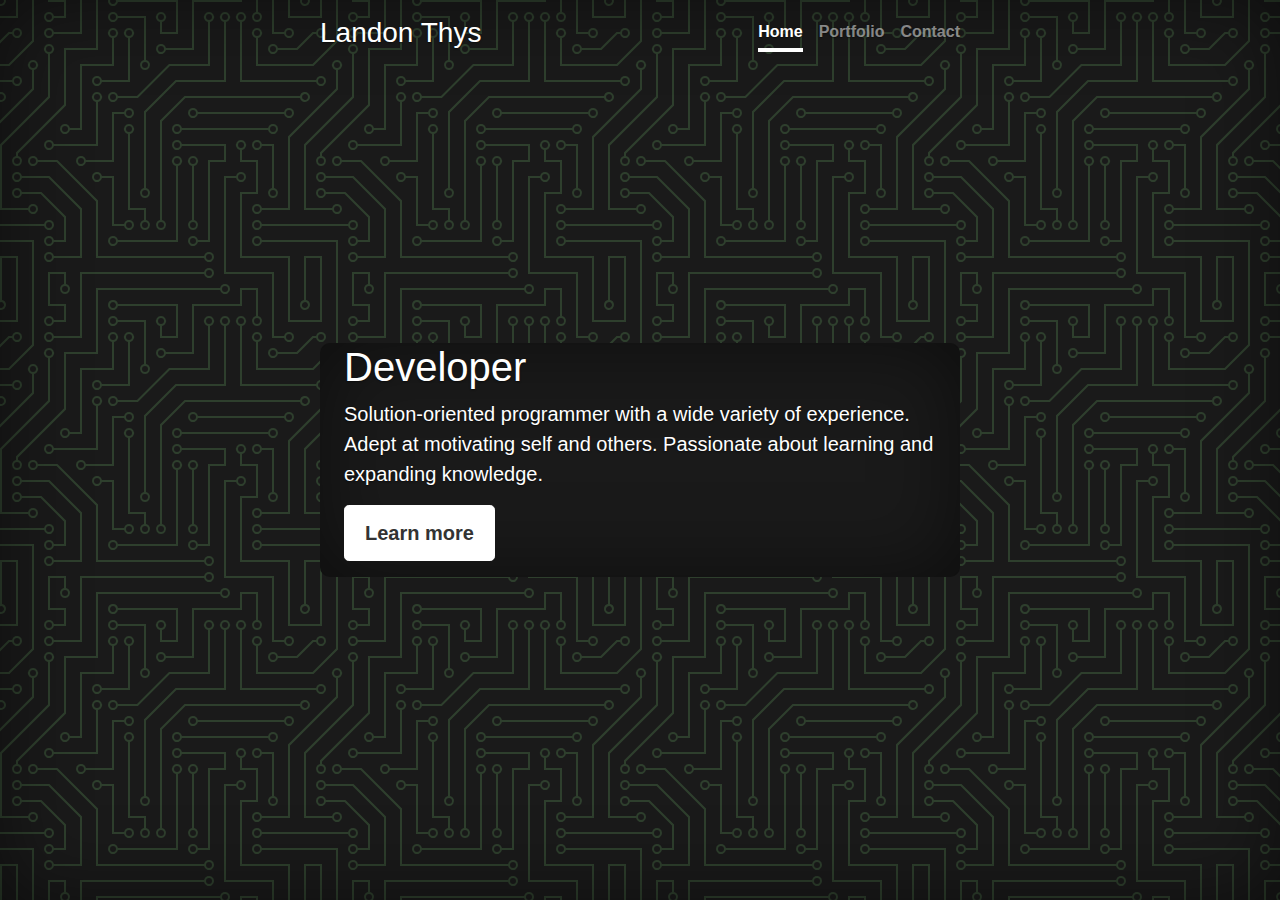
==== src/index.html @ d2857c2f "Added cover page" ====
<!DOCTYPE html>
<html lang="en">
    <head>
        <title>Landon Thys</title>
        <meta name="viewport" content="width=device-width, initial-scale=1">
        <link rel="stylesheet" href="https://stackpath.bootstrapcdn.com/bootstrap/4.4.1/css/bootstrap.min.css" integrity="sha384-Vkoo8x4CGsO3+Hhxv8T/Q5PaXtkKtu6ug5TOeNV6gBiFeWPGFN9MuhOf23Q9Ifjh" crossorigin="anonymous">
        <link href="" rel="stylesheet">
        <script src="https://ajax.googleapis.com/ajax/libs/jquery/3.5.1/jquery.min.js"></script>
        <script src="https://maxcdn.bootstrapcdn.com/bootstrap/4.4.1/js/bootstrap.min.js"></script>
        <link href="https://fonts.googleapis.com/css2?family=Libre+Franklin:ital,wght@0,400;1,100&display=swap" rel="stylesheet">
        <link href="styles.css" rel="stylesheet">
        

        <style>
            .bd-placeholder-img {
              font-size: 1.125rem;
              text-anchor: middle;
              -webkit-user-select: none;
              -moz-user-select: none;
              -ms-user-select: none;
              user-select: none;
            }
      
            @media (min-width: 768px) {
              .bd-placeholder-img-lg {
                font-size: 3.5rem;
              }
            }
          </style>
    </head>
    <body class="d-flex flex-column shrink-0">
        
        <div class="cover-container d-flex w-100 h-100 p-3 mx-auto flex-column">
            <header class="masthead mb-auto">
              <div class="inner">
                <h3 class="masthead-brand">Landon Thys</h3>
                <nav class="nav nav-masthead justify-content-center">
                  <a class="nav-link active" href="#">Home</a>
                  <a class="nav-link" href="#">Portfolio</a>
                  <a class="nav-link" href="#">Contact</a>
                </nav>
              </div>
            </header>
          
            <main role="main" class="inner cover">
              <h1 class="cover-heading">Developer</h1>
              <p class="lead">Solution-oriented programmer with a wide variety of experience. Adept at motivating self and others. Passionate about learning and expanding knowledge.</p>
              <p class="lead">
                <a href="#" class="btn btn-lg btn-secondary">Learn more</a>
              </p>
            </main>
          
            <footer class="mastfoot mt-auto">
              <div class="inner">
                <p> </p>
              </div>
            </footer>
        </div>
    </body>
</html>
---- src/styles.css ----
/*
 * Globals
 */

/* Links */
a,
a:focus,
a:hover {
  color: #fff;
}

/* Custom default button */
.btn-secondary,
.btn-secondary:hover,
.btn-secondary:focus {
  color: #333;
  text-shadow: none; /* Prevent inheritance from `body` */
  background-color: #fff;
  border: .05rem solid #fff;
}

/*
* Background SVG
*/



/*
 * Base structure
 */

html,
body {
  height: 100%;
  /*background-color: #333;
  */
  background-color: #1a1a1a;
  background-image: url("data:image/svg+xml,%3Csvg xmlns='http://www.w3.org/2000/svg' viewBox='0 0 304 304' width='304' height='304'%3E%3Cpath fill='%236fba6e' fill-opacity='0.23' d='M44.1 224a5 5 0 1 1 0 2H0v-2h44.1zm160 48a5 5 0 1 1 0 2H82v-2h122.1zm57.8-46a5 5 0 1 1 0-2H304v2h-42.1zm0 16a5 5 0 1 1 0-2H304v2h-42.1zm6.2-114a5 5 0 1 1 0 2h-86.2a5 5 0 1 1 0-2h86.2zm-256-48a5 5 0 1 1 0 2H0v-2h12.1zm185.8 34a5 5 0 1 1 0-2h86.2a5 5 0 1 1 0 2h-86.2zM258 12.1a5 5 0 1 1-2 0V0h2v12.1zm-64 208a5 5 0 1 1-2 0v-54.2a5 5 0 1 1 2 0v54.2zm48-198.2V80h62v2h-64V21.9a5 5 0 1 1 2 0zm16 16V64h46v2h-48V37.9a5 5 0 1 1 2 0zm-128 96V208h16v12.1a5 5 0 1 1-2 0V210h-16v-76.1a5 5 0 1 1 2 0zm-5.9-21.9a5 5 0 1 1 0 2H114v48H85.9a5 5 0 1 1 0-2H112v-48h12.1zm-6.2 130a5 5 0 1 1 0-2H176v-74.1a5 5 0 1 1 2 0V242h-60.1zm-16-64a5 5 0 1 1 0-2H114v48h10.1a5 5 0 1 1 0 2H112v-48h-10.1zM66 284.1a5 5 0 1 1-2 0V274H50v30h-2v-32h18v12.1zM236.1 176a5 5 0 1 1 0 2H226v94h48v32h-2v-30h-48v-98h12.1zm25.8-30a5 5 0 1 1 0-2H274v44.1a5 5 0 1 1-2 0V146h-10.1zm-64 96a5 5 0 1 1 0-2H208v-80h16v-14h-42.1a5 5 0 1 1 0-2H226v18h-16v80h-12.1zm86.2-210a5 5 0 1 1 0 2H272V0h2v32h10.1zM98 101.9V146H53.9a5 5 0 1 1 0-2H96v-42.1a5 5 0 1 1 2 0zM53.9 34a5 5 0 1 1 0-2H80V0h2v34H53.9zm60.1 3.9V66H82v64H69.9a5 5 0 1 1 0-2H80V64h32V37.9a5 5 0 1 1 2 0zM101.9 82a5 5 0 1 1 0-2H128V37.9a5 5 0 1 1 2 0V82h-28.1zm16-64a5 5 0 1 1 0-2H146v44.1a5 5 0 1 1-2 0V18h-26.1zm102.2 270a5 5 0 1 1 0 2H98v14h-2v-16h124.1zM242 149.9V160h16v34h-16v62h48v48h-2v-46h-48v-66h16v-30h-16v-12.1a5 5 0 1 1 2 0zM53.9 18a5 5 0 1 1 0-2H64V2H48V0h18v18H53.9zm112 32a5 5 0 1 1 0-2H192V0h50v2h-48v48h-28.1zm-48-48a5 5 0 0 1-9.8-2h2.07a3 3 0 1 0 5.66 0H178v34h-18V21.9a5 5 0 1 1 2 0V32h14V2h-58.1zm0 96a5 5 0 1 1 0-2H137l32-32h39V21.9a5 5 0 1 1 2 0V66h-40.17l-32 32H117.9zm28.1 90.1a5 5 0 1 1-2 0v-76.51L175.59 80H224V21.9a5 5 0 1 1 2 0V82h-49.59L146 112.41v75.69zm16 32a5 5 0 1 1-2 0v-99.51L184.59 96H300.1a5 5 0 0 1 3.9-3.9v2.07a3 3 0 0 0 0 5.66v2.07a5 5 0 0 1-3.9-3.9H185.41L162 121.41v98.69zm-144-64a5 5 0 1 1-2 0v-3.51l48-48V48h32V0h2v50H66v55.41l-48 48v2.69zM50 53.9v43.51l-48 48V208h26.1a5 5 0 1 1 0 2H0v-65.41l48-48V53.9a5 5 0 1 1 2 0zm-16 16V89.41l-34 34v-2.82l32-32V69.9a5 5 0 1 1 2 0zM12.1 32a5 5 0 1 1 0 2H9.41L0 43.41V40.6L8.59 32h3.51zm265.8 18a5 5 0 1 1 0-2h18.69l7.41-7.41v2.82L297.41 50H277.9zm-16 160a5 5 0 1 1 0-2H288v-71.41l16-16v2.82l-14 14V210h-28.1zm-208 32a5 5 0 1 1 0-2H64v-22.59L40.59 194H21.9a5 5 0 1 1 0-2H41.41L66 216.59V242H53.9zm150.2 14a5 5 0 1 1 0 2H96v-56.6L56.6 162H37.9a5 5 0 1 1 0-2h19.5L98 200.6V256h106.1zm-150.2 2a5 5 0 1 1 0-2H80v-46.59L48.59 178H21.9a5 5 0 1 1 0-2H49.41L82 208.59V258H53.9zM34 39.8v1.61L9.41 66H0v-2h8.59L32 40.59V0h2v39.8zM2 300.1a5 5 0 0 1 3.9 3.9H3.83A3 3 0 0 0 0 302.17V256h18v48h-2v-46H2v42.1zM34 241v63h-2v-62H0v-2h34v1zM17 18H0v-2h16V0h2v18h-1zm273-2h14v2h-16V0h2v16zm-32 273v15h-2v-14h-14v14h-2v-16h18v1zM0 92.1A5.02 5.02 0 0 1 6 97a5 5 0 0 1-6 4.9v-2.07a3 3 0 1 0 0-5.66V92.1zM80 272h2v32h-2v-32zm37.9 32h-2.07a3 3 0 0 0-5.66 0h-2.07a5 5 0 0 1 9.8 0zM5.9 0A5.02 5.02 0 0 1 0 5.9V3.83A3 3 0 0 0 3.83 0H5.9zm294.2 0h2.07A3 3 0 0 0 304 3.83V5.9a5 5 0 0 1-3.9-5.9zm3.9 300.1v2.07a3 3 0 0 0-1.83 1.83h-2.07a5 5 0 0 1 3.9-3.9zM97 100a3 3 0 1 0 0-6 3 3 0 0 0 0 6zm0-16a3 3 0 1 0 0-6 3 3 0 0 0 0 6zm16 16a3 3 0 1 0 0-6 3 3 0 0 0 0 6zm16 16a3 3 0 1 0 0-6 3 3 0 0 0 0 6zm0 16a3 3 0 1 0 0-6 3 3 0 0 0 0 6zm-48 32a3 3 0 1 0 0-6 3 3 0 0 0 0 6zm16 16a3 3 0 1 0 0-6 3 3 0 0 0 0 6zm32 48a3 3 0 1 0 0-6 3 3 0 0 0 0 6zm-16 16a3 3 0 1 0 0-6 3 3 0 0 0 0 6zm32-16a3 3 0 1 0 0-6 3 3 0 0 0 0 6zm0-32a3 3 0 1 0 0-6 3 3 0 0 0 0 6zm16 32a3 3 0 1 0 0-6 3 3 0 0 0 0 6zm32 16a3 3 0 1 0 0-6 3 3 0 0 0 0 6zm0-16a3 3 0 1 0 0-6 3 3 0 0 0 0 6zm-16-64a3 3 0 1 0 0-6 3 3 0 0 0 0 6zm16 0a3 3 0 1 0 0-6 3 3 0 0 0 0 6zm16 96a3 3 0 1 0 0-6 3 3 0 0 0 0 6zm0 16a3 3 0 1 0 0-6 3 3 0 0 0 0 6zm16 16a3 3 0 1 0 0-6 3 3 0 0 0 0 6zm16-144a3 3 0 1 0 0-6 3 3 0 0 0 0 6zm0 32a3 3 0 1 0 0-6 3 3 0 0 0 0 6zm16-32a3 3 0 1 0 0-6 3 3 0 0 0 0 6zm16-16a3 3 0 1 0 0-6 3 3 0 0 0 0 6zm-96 0a3 3 0 1 0 0-6 3 3 0 0 0 0 6zm0 16a3 3 0 1 0 0-6 3 3 0 0 0 0 6zm16-32a3 3 0 1 0 0-6 3 3 0 0 0 0 6zm96 0a3 3 0 1 0 0-6 3 3 0 0 0 0 6zm-16-64a3 3 0 1 0 0-6 3 3 0 0 0 0 6zm16-16a3 3 0 1 0 0-6 3 3 0 0 0 0 6zm-32 0a3 3 0 1 0 0-6 3 3 0 0 0 0 6zm0-16a3 3 0 1 0 0-6 3 3 0 0 0 0 6zm-16 0a3 3 0 1 0 0-6 3 3 0 0 0 0 6zm-16 0a3 3 0 1 0 0-6 3 3 0 0 0 0 6zm-16 0a3 3 0 1 0 0-6 3 3 0 0 0 0 6zM49 36a3 3 0 1 0 0-6 3 3 0 0 0 0 6zm-32 0a3 3 0 1 0 0-6 3 3 0 0 0 0 6zm32 16a3 3 0 1 0 0-6 3 3 0 0 0 0 6zM33 68a3 3 0 1 0 0-6 3 3 0 0 0 0 6zm16-48a3 3 0 1 0 0-6 3 3 0 0 0 0 6zm0 240a3 3 0 1 0 0-6 3 3 0 0 0 0 6zm16 32a3 3 0 1 0 0-6 3 3 0 0 0 0 6zm-16-64a3 3 0 1 0 0-6 3 3 0 0 0 0 6zm0 16a3 3 0 1 0 0-6 3 3 0 0 0 0 6zm-16-32a3 3 0 1 0 0-6 3 3 0 0 0 0 6zm80-176a3 3 0 1 0 0-6 3 3 0 0 0 0 6zm16 0a3 3 0 1 0 0-6 3 3 0 0 0 0 6zm-16-16a3 3 0 1 0 0-6 3 3 0 0 0 0 6zm32 48a3 3 0 1 0 0-6 3 3 0 0 0 0 6zm16-16a3 3 0 1 0 0-6 3 3 0 0 0 0 6zm0-32a3 3 0 1 0 0-6 3 3 0 0 0 0 6zm112 176a3 3 0 1 0 0-6 3 3 0 0 0 0 6zm-16 16a3 3 0 1 0 0-6 3 3 0 0 0 0 6zm0 16a3 3 0 1 0 0-6 3 3 0 0 0 0 6zm0 16a3 3 0 1 0 0-6 3 3 0 0 0 0 6zM17 180a3 3 0 1 0 0-6 3 3 0 0 0 0 6zm0 16a3 3 0 1 0 0-6 3 3 0 0 0 0 6zm0-32a3 3 0 1 0 0-6 3 3 0 0 0 0 6zm16 0a3 3 0 1 0 0-6 3 3 0 0 0 0 6zM17 84a3 3 0 1 0 0-6 3 3 0 0 0 0 6zm32 64a3 3 0 1 0 0-6 3 3 0 0 0 0 6zm16-16a3 3 0 1 0 0-6 3 3 0 0 0 0 6z'%3E%3C/path%3E%3C/svg%3E");
}

body {
  display: -ms-flexbox;
  display: flex;
  color: #fff;
  text-shadow: 0 .05rem .1rem rgba(0, 0, 0, .5);
  box-shadow: inset 0 0 5rem rgba(0, 0, 0, .5);
}

.cover-container {
  max-width: 42em;
}


/*
 * Header
 */
.masthead {
  margin-bottom: 2rem;
}

.masthead-brand {
  margin-bottom: 0;
}

.nav-masthead .nav-link {
  padding: .25rem 0;
  font-weight: 700;
  color: rgba(255, 255, 255, .5);
  background-color: transparent;
  border-bottom: .25rem solid transparent;
}

.nav-masthead .nav-link:hover,
.nav-masthead .nav-link:focus {
  border-bottom-color: rgba(255, 255, 255, .25);
}

.nav-masthead .nav-link + .nav-link {
  margin-left: 1rem;
}

.nav-masthead .active {
  color: #fff;
  border-bottom-color: #fff;
}

@media (min-width: 48em) {
  .masthead-brand {
    float: left;
  }
  .nav-masthead {
    float: right;
  }
}


/*
 * Cover
 */
.cover {
  padding: 0 1.5rem;
  background-color: #1a1a1a;
  border-radius: 10px;
  box-shadow: inset 0 0 5rem rgba(0, 0, 0, .5);
  
}
.cover .btn-lg {
  padding: .75rem 1.25rem;
  font-weight: 700;
}


/*
 * Footer
 */
.mastfoot {
  color: rgba(255, 255, 255, .5);
}
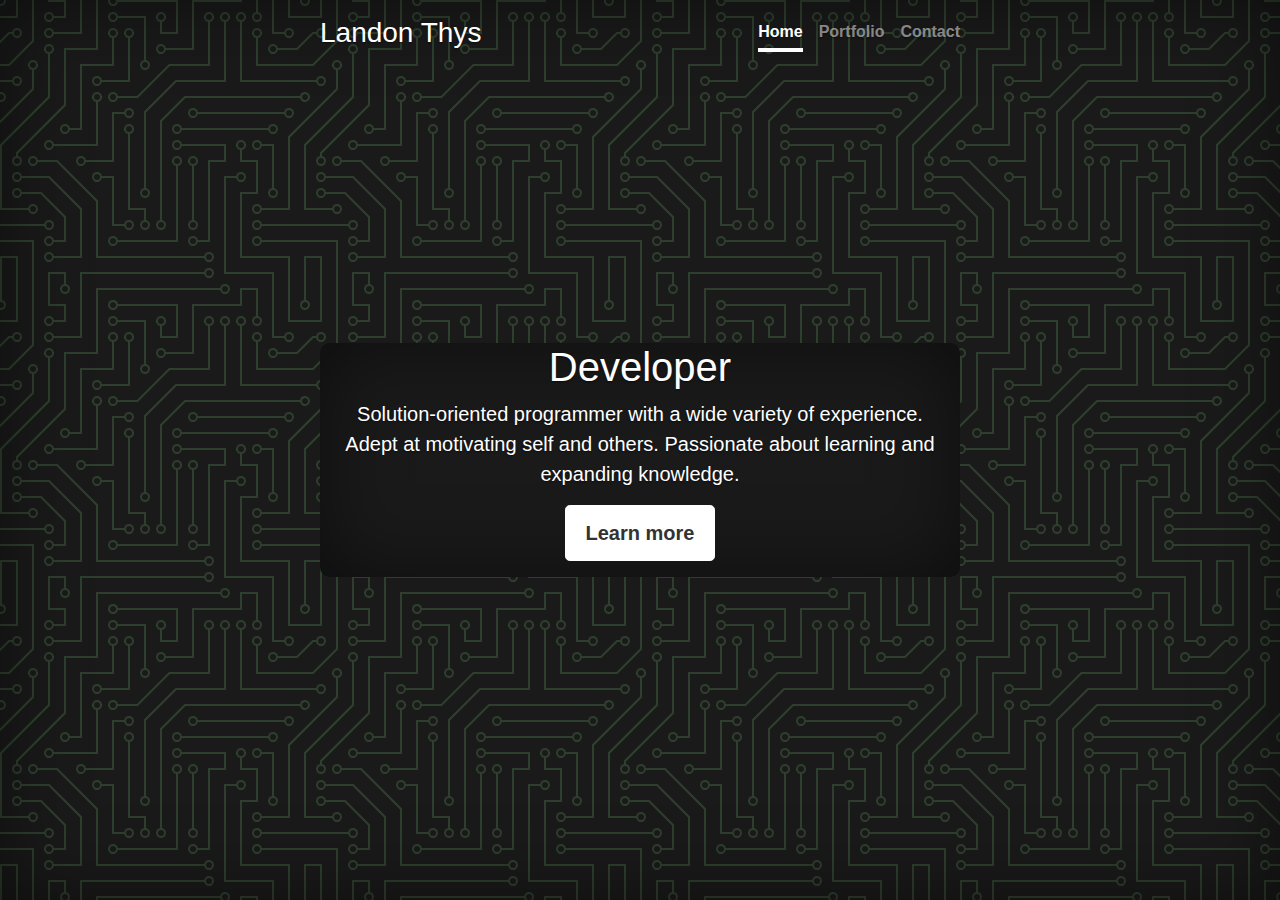
==== commit c42a9c8c: "centered text" ====
--- a/src/index.html
+++ b/src/index.html
@@ -42,7 +42,7 @@
               </div>
             </header>
           
-            <main role="main" class="inner cover">
+            <main role="main" class="inner cover text-center">
               <h1 class="cover-heading">Developer</h1>
               <p class="lead">Solution-oriented programmer with a wide variety of experience. Adept at motivating self and others. Passionate about learning and expanding knowledge.</p>
               <p class="lead">
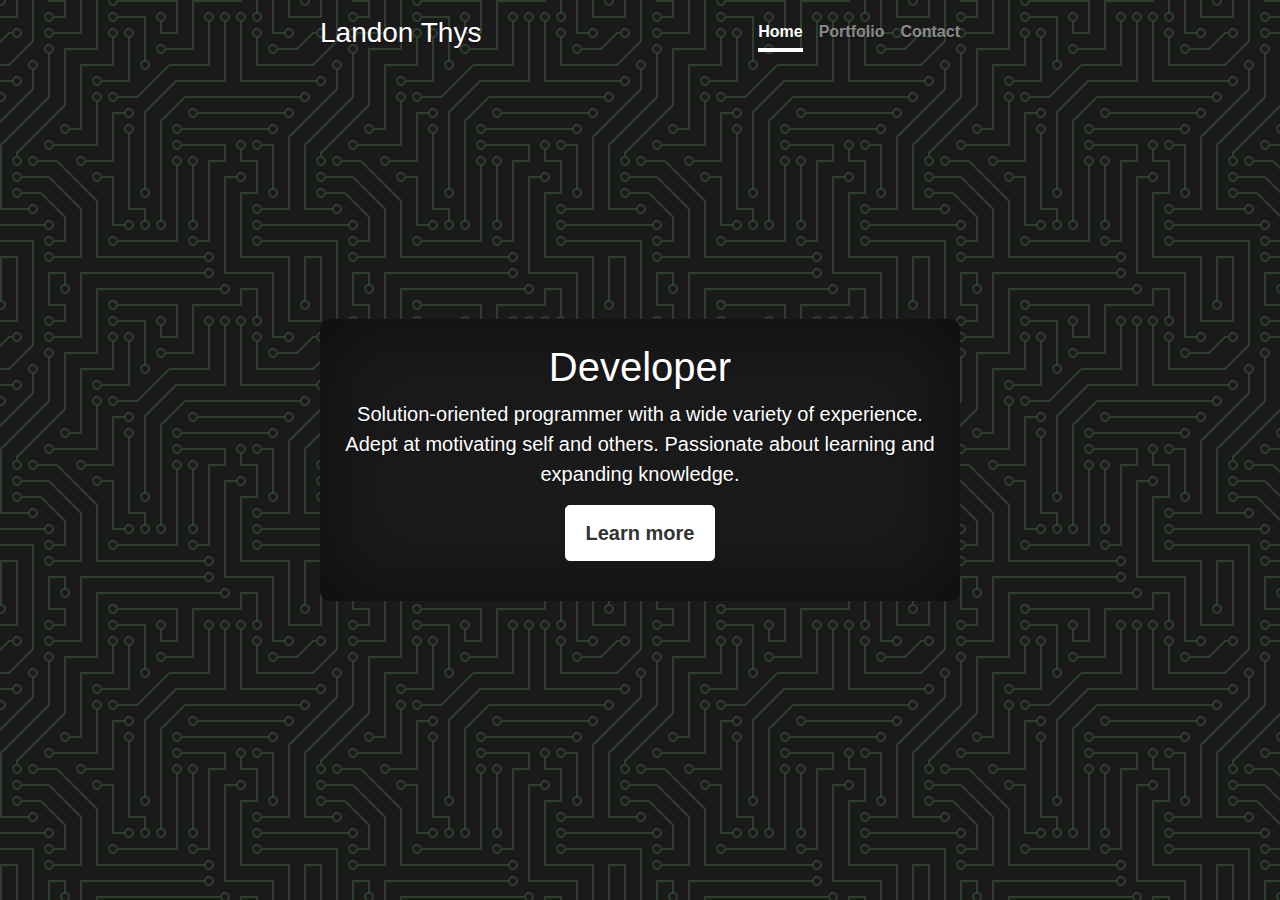
==== commit 0a70ec5e: "Added content to contact and portfolio pages" ====
--- a/src/index.html
+++ b/src/index.html
@@ -7,8 +7,10 @@
         <link href="" rel="stylesheet">
         <script src="https://ajax.googleapis.com/ajax/libs/jquery/3.5.1/jquery.min.js"></script>
         <script src="https://maxcdn.bootstrapcdn.com/bootstrap/4.4.1/js/bootstrap.min.js"></script>
+        <script src="main.js"></script>
         <link href="https://fonts.googleapis.com/css2?family=Libre+Franklin:ital,wght@0,400;1,100&display=swap" rel="stylesheet">
         <link href="styles.css" rel="stylesheet">
+        <link href="formStyles.css" rel="stylesheet">
         
 
         <style>
@@ -35,19 +37,127 @@
               <div class="inner">
                 <h3 class="masthead-brand">Landon Thys</h3>
                 <nav class="nav nav-masthead justify-content-center">
-                  <a class="nav-link active" href="#">Home</a>
-                  <a class="nav-link" href="#">Portfolio</a>
-                  <a class="nav-link" href="#">Contact</a>
+                  <a class="nav-link active" href="#" id="home-link">Home</a>
+                  <a class="nav-link" href="#" id="portfolio-link">Portfolio</a>
+                  <a class="nav-link" href="#" id="contact-link">Contact</a>
+                  
                 </nav>
               </div>
             </header>
           
-            <main role="main" class="inner cover text-center">
-              <h1 class="cover-heading">Developer</h1>
-              <p class="lead">Solution-oriented programmer with a wide variety of experience. Adept at motivating self and others. Passionate about learning and expanding knowledge.</p>
-              <p class="lead">
-                <a href="#" class="btn btn-lg btn-secondary">Learn more</a>
-              </p>
+            <main role="main" class="text-center">
+
+              <div id='main'class="page inner cover p-4">
+                <h1 class="cover-heading">Developer</h1>
+                <p class="lead">Solution-oriented programmer with a wide variety of experience. Adept at motivating self and others. Passionate about learning and expanding knowledge.</p>
+                <p class="lead">
+                  <a href="#" class="btn btn-lg btn-secondary">Learn more</a>
+                </p>
+              </div>
+
+              <div id="contact" class="page inner cover p-4" hidden="true">
+                <script type="text/javascript">var submitted=false;</script>
+                <iframe name="hidden_iframe" id="hidden_iframe" style="display:none;" 
+                onload="if(submitted) {window.location='index.html';}"></iframe>
+
+                <form class="form-signin" action="https://docs.google.com/forms/u/0/d/e/1FAIpQLSdg69m57Nyw5NeyEOr32GGX6Yf_gAX5SRQcPa3DGs-VqwE9OQ/formResponse"  method="POST" target="hidden_iframe" onsubmit="submitted=true;">
+                  <div class="text-center mb-4">
+                    <h1 class="h3 mb-3 font-weight-normal">Contact</h1>
+                    <p>Reach out to Landon Thys</p>
+                  </div>
+                
+                  <div class="form-label-group">
+                    <input type="text" id="name" name="entry.1857543228" class="form-control" placeholder="Name" required="">
+                    <label for="name">Name</label>
+                  </div>
+
+                  <div class="form-label-group">
+                    <input type="email" id="inputEmail" name="entry.1228237255" class="form-control" placeholder="Email address" required="" autofocus="">
+                    <label for="inputEmail">Email address</label>
+                  </div>
+
+                  <div class="form-label-group">
+                    <input type="text" id="message" name="entry.218761910" class="form-control" placeholder="Message" required="">
+                    <label for="message">Message</label>
+                  </div>
+                
+
+
+                  <button class="btn btn-lg btn-dark btn-block" type="submit">Send</button>
+                </form>
+              </div>
+
+              <div id="portfolio" class="page" hidden="true">
+                <h1>Porfolio</h1>
+
+                <div class="album py-5">
+
+                  <div class="card text-white bg-dark mb-3 ">
+                    <img class="card-img" src="images/Wilderness.png" alt="Card image">
+                    <div class="card-body">
+                      <h5 class="card-title">Adventures in Caledorn</h5>
+                      <p class="card-text">A 3rd person RPG developed in Unity using C#. Features randomly generated levels and weapons. Currently in pre-alpha and avaiable on Itch.io</p>
+                      <div class="d-flex justify-content-between align-items-center">
+                        <div class="btn-group">
+                          <a target="_blank" href="https://landonian22.itch.io/adventures-in-caledorn">
+                            <button type="button" class="btn btn-sm btn-outline-secondary">Learn More</button>
+                          </a>
+                          
+                        </div>
+                      </div>
+                    </div>
+                  </div>
+
+                  <div class="card text-white bg-dark mb-3 ">
+                    <img class="card-img" src="images/title picture.png" alt="Card image">
+                    <div class="card-body">
+                      <h5 class="card-title">Melissa Lotholoz Website</h5>
+                      <p class="card-text">A personal advertisement site for Canadian winter olympic athlete Melissa Lotholz.</p>
+                      <div class="d-flex justify-content-between align-items-center">
+                        <div class="btn-group">
+                          <a target="_blank" href="https://github.com/Landon-T/MelissaSite">
+                            <button type="button" class="btn btn-sm btn-outline-secondary">Learn More</button>
+                          </a>
+                        </div>
+                      </div>
+                    </div>
+                  </div>
+
+                  <div class="card text-white bg-dark mb-3 ">
+                    <img class="card-img" src="images/DiscordBot.png" alt="Card image">
+                    <div class="card-body">
+                      <h5 class="card-title">Age of Empires 2: Definitive Edition Discord Bot</h5>
+                      <p class="card-text">A discord bot that will send random challenges with a command to allow players to participate in a community game called co-op challenges.</p>
+                      <div class="d-flex justify-content-between align-items-center">
+                        <div class="btn-group">
+                          <a target="_blank" href="https://github.com/Landon-T/CoopChallengeDiscordBot">
+                            <button type="button" class="btn btn-sm btn-outline-secondary">Learn More</button>
+                          </a>
+                        </div>
+                      </div>
+                    </div>
+                  </div>
+
+                  <div class="card text-white bg-dark mb-3 ">
+                    <img class="card-img" src="images/Destiny2.png" alt="Card image">
+                    <div class="card-body">
+                      <h5 class="card-title">Destiny 2 Stats Website</h5>
+                      <p class="card-text">A website that allows players to view their competitive statistics including a breakdown of performance on each map. The site integrates with Bungies API to get real time data. Built using vanilla Javascript and HTML. </p>
+                      <div class="d-flex justify-content-between align-items-center">
+                        <div class="btn-group">
+                          <a target="_blank" href="https://nervous-fermi-739b06.netlify.app/statspage?membershipId=4611686018475916084&characterId=2305843009351305188&platform=3&name=landonian22">
+                            <button type="button" class="btn btn-sm btn-outline-secondary">Learn More</button>
+                          </a>
+                        </div>
+                      </div>
+                    </div>
+                  </div>
+                  
+                    
+                 
+                
+              </div>
+
             </main>
           
             <footer class="mastfoot mt-auto">
@@ -57,4 +167,6 @@
             </footer>
         </div>
     </body>
-</html>+</html>
+
+
--- a/src/styles.css
+++ b/src/styles.css
@@ -32,10 +32,12 @@
 html,
 body {
   height: 100%;
-  /*background-color: #333;
-  */
+
+
+    
   background-color: #1a1a1a;
   background-image: url("data:image/svg+xml,%3Csvg xmlns='http://www.w3.org/2000/svg' viewBox='0 0 304 304' width='304' height='304'%3E%3Cpath fill='%236fba6e' fill-opacity='0.23' d='M44.1 224a5 5 0 1 1 0 2H0v-2h44.1zm160 48a5 5 0 1 1 0 2H82v-2h122.1zm57.8-46a5 5 0 1 1 0-2H304v2h-42.1zm0 16a5 5 0 1 1 0-2H304v2h-42.1zm6.2-114a5 5 0 1 1 0 2h-86.2a5 5 0 1 1 0-2h86.2zm-256-48a5 5 0 1 1 0 2H0v-2h12.1zm185.8 34a5 5 0 1 1 0-2h86.2a5 5 0 1 1 0 2h-86.2zM258 12.1a5 5 0 1 1-2 0V0h2v12.1zm-64 208a5 5 0 1 1-2 0v-54.2a5 5 0 1 1 2 0v54.2zm48-198.2V80h62v2h-64V21.9a5 5 0 1 1 2 0zm16 16V64h46v2h-48V37.9a5 5 0 1 1 2 0zm-128 96V208h16v12.1a5 5 0 1 1-2 0V210h-16v-76.1a5 5 0 1 1 2 0zm-5.9-21.9a5 5 0 1 1 0 2H114v48H85.9a5 5 0 1 1 0-2H112v-48h12.1zm-6.2 130a5 5 0 1 1 0-2H176v-74.1a5 5 0 1 1 2 0V242h-60.1zm-16-64a5 5 0 1 1 0-2H114v48h10.1a5 5 0 1 1 0 2H112v-48h-10.1zM66 284.1a5 5 0 1 1-2 0V274H50v30h-2v-32h18v12.1zM236.1 176a5 5 0 1 1 0 2H226v94h48v32h-2v-30h-48v-98h12.1zm25.8-30a5 5 0 1 1 0-2H274v44.1a5 5 0 1 1-2 0V146h-10.1zm-64 96a5 5 0 1 1 0-2H208v-80h16v-14h-42.1a5 5 0 1 1 0-2H226v18h-16v80h-12.1zm86.2-210a5 5 0 1 1 0 2H272V0h2v32h10.1zM98 101.9V146H53.9a5 5 0 1 1 0-2H96v-42.1a5 5 0 1 1 2 0zM53.9 34a5 5 0 1 1 0-2H80V0h2v34H53.9zm60.1 3.9V66H82v64H69.9a5 5 0 1 1 0-2H80V64h32V37.9a5 5 0 1 1 2 0zM101.9 82a5 5 0 1 1 0-2H128V37.9a5 5 0 1 1 2 0V82h-28.1zm16-64a5 5 0 1 1 0-2H146v44.1a5 5 0 1 1-2 0V18h-26.1zm102.2 270a5 5 0 1 1 0 2H98v14h-2v-16h124.1zM242 149.9V160h16v34h-16v62h48v48h-2v-46h-48v-66h16v-30h-16v-12.1a5 5 0 1 1 2 0zM53.9 18a5 5 0 1 1 0-2H64V2H48V0h18v18H53.9zm112 32a5 5 0 1 1 0-2H192V0h50v2h-48v48h-28.1zm-48-48a5 5 0 0 1-9.8-2h2.07a3 3 0 1 0 5.66 0H178v34h-18V21.9a5 5 0 1 1 2 0V32h14V2h-58.1zm0 96a5 5 0 1 1 0-2H137l32-32h39V21.9a5 5 0 1 1 2 0V66h-40.17l-32 32H117.9zm28.1 90.1a5 5 0 1 1-2 0v-76.51L175.59 80H224V21.9a5 5 0 1 1 2 0V82h-49.59L146 112.41v75.69zm16 32a5 5 0 1 1-2 0v-99.51L184.59 96H300.1a5 5 0 0 1 3.9-3.9v2.07a3 3 0 0 0 0 5.66v2.07a5 5 0 0 1-3.9-3.9H185.41L162 121.41v98.69zm-144-64a5 5 0 1 1-2 0v-3.51l48-48V48h32V0h2v50H66v55.41l-48 48v2.69zM50 53.9v43.51l-48 48V208h26.1a5 5 0 1 1 0 2H0v-65.41l48-48V53.9a5 5 0 1 1 2 0zm-16 16V89.41l-34 34v-2.82l32-32V69.9a5 5 0 1 1 2 0zM12.1 32a5 5 0 1 1 0 2H9.41L0 43.41V40.6L8.59 32h3.51zm265.8 18a5 5 0 1 1 0-2h18.69l7.41-7.41v2.82L297.41 50H277.9zm-16 160a5 5 0 1 1 0-2H288v-71.41l16-16v2.82l-14 14V210h-28.1zm-208 32a5 5 0 1 1 0-2H64v-22.59L40.59 194H21.9a5 5 0 1 1 0-2H41.41L66 216.59V242H53.9zm150.2 14a5 5 0 1 1 0 2H96v-56.6L56.6 162H37.9a5 5 0 1 1 0-2h19.5L98 200.6V256h106.1zm-150.2 2a5 5 0 1 1 0-2H80v-46.59L48.59 178H21.9a5 5 0 1 1 0-2H49.41L82 208.59V258H53.9zM34 39.8v1.61L9.41 66H0v-2h8.59L32 40.59V0h2v39.8zM2 300.1a5 5 0 0 1 3.9 3.9H3.83A3 3 0 0 0 0 302.17V256h18v48h-2v-46H2v42.1zM34 241v63h-2v-62H0v-2h34v1zM17 18H0v-2h16V0h2v18h-1zm273-2h14v2h-16V0h2v16zm-32 273v15h-2v-14h-14v14h-2v-16h18v1zM0 92.1A5.02 5.02 0 0 1 6 97a5 5 0 0 1-6 4.9v-2.07a3 3 0 1 0 0-5.66V92.1zM80 272h2v32h-2v-32zm37.9 32h-2.07a3 3 0 0 0-5.66 0h-2.07a5 5 0 0 1 9.8 0zM5.9 0A5.02 5.02 0 0 1 0 5.9V3.83A3 3 0 0 0 3.83 0H5.9zm294.2 0h2.07A3 3 0 0 0 304 3.83V5.9a5 5 0 0 1-3.9-5.9zm3.9 300.1v2.07a3 3 0 0 0-1.83 1.83h-2.07a5 5 0 0 1 3.9-3.9zM97 100a3 3 0 1 0 0-6 3 3 0 0 0 0 6zm0-16a3 3 0 1 0 0-6 3 3 0 0 0 0 6zm16 16a3 3 0 1 0 0-6 3 3 0 0 0 0 6zm16 16a3 3 0 1 0 0-6 3 3 0 0 0 0 6zm0 16a3 3 0 1 0 0-6 3 3 0 0 0 0 6zm-48 32a3 3 0 1 0 0-6 3 3 0 0 0 0 6zm16 16a3 3 0 1 0 0-6 3 3 0 0 0 0 6zm32 48a3 3 0 1 0 0-6 3 3 0 0 0 0 6zm-16 16a3 3 0 1 0 0-6 3 3 0 0 0 0 6zm32-16a3 3 0 1 0 0-6 3 3 0 0 0 0 6zm0-32a3 3 0 1 0 0-6 3 3 0 0 0 0 6zm16 32a3 3 0 1 0 0-6 3 3 0 0 0 0 6zm32 16a3 3 0 1 0 0-6 3 3 0 0 0 0 6zm0-16a3 3 0 1 0 0-6 3 3 0 0 0 0 6zm-16-64a3 3 0 1 0 0-6 3 3 0 0 0 0 6zm16 0a3 3 0 1 0 0-6 3 3 0 0 0 0 6zm16 96a3 3 0 1 0 0-6 3 3 0 0 0 0 6zm0 16a3 3 0 1 0 0-6 3 3 0 0 0 0 6zm16 16a3 3 0 1 0 0-6 3 3 0 0 0 0 6zm16-144a3 3 0 1 0 0-6 3 3 0 0 0 0 6zm0 32a3 3 0 1 0 0-6 3 3 0 0 0 0 6zm16-32a3 3 0 1 0 0-6 3 3 0 0 0 0 6zm16-16a3 3 0 1 0 0-6 3 3 0 0 0 0 6zm-96 0a3 3 0 1 0 0-6 3 3 0 0 0 0 6zm0 16a3 3 0 1 0 0-6 3 3 0 0 0 0 6zm16-32a3 3 0 1 0 0-6 3 3 0 0 0 0 6zm96 0a3 3 0 1 0 0-6 3 3 0 0 0 0 6zm-16-64a3 3 0 1 0 0-6 3 3 0 0 0 0 6zm16-16a3 3 0 1 0 0-6 3 3 0 0 0 0 6zm-32 0a3 3 0 1 0 0-6 3 3 0 0 0 0 6zm0-16a3 3 0 1 0 0-6 3 3 0 0 0 0 6zm-16 0a3 3 0 1 0 0-6 3 3 0 0 0 0 6zm-16 0a3 3 0 1 0 0-6 3 3 0 0 0 0 6zm-16 0a3 3 0 1 0 0-6 3 3 0 0 0 0 6zM49 36a3 3 0 1 0 0-6 3 3 0 0 0 0 6zm-32 0a3 3 0 1 0 0-6 3 3 0 0 0 0 6zm32 16a3 3 0 1 0 0-6 3 3 0 0 0 0 6zM33 68a3 3 0 1 0 0-6 3 3 0 0 0 0 6zm16-48a3 3 0 1 0 0-6 3 3 0 0 0 0 6zm0 240a3 3 0 1 0 0-6 3 3 0 0 0 0 6zm16 32a3 3 0 1 0 0-6 3 3 0 0 0 0 6zm-16-64a3 3 0 1 0 0-6 3 3 0 0 0 0 6zm0 16a3 3 0 1 0 0-6 3 3 0 0 0 0 6zm-16-32a3 3 0 1 0 0-6 3 3 0 0 0 0 6zm80-176a3 3 0 1 0 0-6 3 3 0 0 0 0 6zm16 0a3 3 0 1 0 0-6 3 3 0 0 0 0 6zm-16-16a3 3 0 1 0 0-6 3 3 0 0 0 0 6zm32 48a3 3 0 1 0 0-6 3 3 0 0 0 0 6zm16-16a3 3 0 1 0 0-6 3 3 0 0 0 0 6zm0-32a3 3 0 1 0 0-6 3 3 0 0 0 0 6zm112 176a3 3 0 1 0 0-6 3 3 0 0 0 0 6zm-16 16a3 3 0 1 0 0-6 3 3 0 0 0 0 6zm0 16a3 3 0 1 0 0-6 3 3 0 0 0 0 6zm0 16a3 3 0 1 0 0-6 3 3 0 0 0 0 6zM17 180a3 3 0 1 0 0-6 3 3 0 0 0 0 6zm0 16a3 3 0 1 0 0-6 3 3 0 0 0 0 6zm0-32a3 3 0 1 0 0-6 3 3 0 0 0 0 6zm16 0a3 3 0 1 0 0-6 3 3 0 0 0 0 6zM17 84a3 3 0 1 0 0-6 3 3 0 0 0 0 6zm32 64a3 3 0 1 0 0-6 3 3 0 0 0 0 6zm16-16a3 3 0 1 0 0-6 3 3 0 0 0 0 6z'%3E%3C/path%3E%3C/svg%3E");
+
 }
 
 body {
@@ -43,7 +45,7 @@
   display: flex;
   color: #fff;
   text-shadow: 0 .05rem .1rem rgba(0, 0, 0, .5);
-  box-shadow: inset 0 0 5rem rgba(0, 0, 0, .5);
+  
 }
 
 .cover-container {
--- a/src/formStyles.css
+++ b/src/formStyles.css
@@ -0,0 +1,110 @@
+
+
+.form-signin {
+  width: 100%;
+  max-width: 420px;
+  padding: 15px;
+  margin: auto;
+}
+
+.form-label-group {
+  position: relative;
+  margin-bottom: 1rem;
+}
+
+.form-label-group input,
+.form-label-group label {
+  height: 3.125rem;
+  padding: .75rem;
+}
+
+.form-label-group label {
+  position: absolute;
+  top: 0;
+  left: 0;
+  display: block;
+  width: 100%;
+  margin-bottom: 0; /* Override default `<label>` margin */
+  line-height: 1.5;
+  color: #495057;
+  pointer-events: none;
+  cursor: text; /* Match the input under the label */
+  border: 1px solid transparent;
+  border-radius: .25rem;
+  transition: all .1s ease-in-out;
+}
+
+.form-label-group input::-webkit-input-placeholder {
+  color: transparent;
+}
+
+.form-label-group input::-moz-placeholder {
+  color: transparent;
+}
+
+.form-label-group input:-ms-input-placeholder {
+  color: transparent;
+}
+
+.form-label-group input::-ms-input-placeholder {
+  color: transparent;
+}
+
+.form-label-group input::placeholder {
+  color: transparent;
+}
+
+.form-label-group input:not(:-moz-placeholder-shown) {
+  padding-top: 1.25rem;
+  padding-bottom: .25rem;
+}
+
+.form-label-group input:not(:-ms-input-placeholder) {
+  padding-top: 1.25rem;
+  padding-bottom: .25rem;
+}
+
+.form-label-group input:not(:placeholder-shown) {
+  padding-top: 1.25rem;
+  padding-bottom: .25rem;
+}
+
+.form-label-group input:not(:-moz-placeholder-shown) ~ label {
+  padding-top: .25rem;
+  padding-bottom: .25rem;
+  font-size: 12px;
+  color: #777;
+}
+
+.form-label-group input:not(:-ms-input-placeholder) ~ label {
+  padding-top: .25rem;
+  padding-bottom: .25rem;
+  font-size: 12px;
+  color: #777;
+}
+
+.form-label-group input:not(:placeholder-shown) ~ label {
+  padding-top: .25rem;
+  padding-bottom: .25rem;
+  font-size: 12px;
+  color: #777;
+}
+
+/* Fallback for Edge
+-------------------------------------------------- */
+@supports (-ms-ime-align: auto) {
+  .form-label-group {
+    display: -ms-flexbox;
+    display: flex;
+    -ms-flex-direction: column-reverse;
+    flex-direction: column-reverse;
+  }
+
+  .form-label-group label {
+    position: static;
+  }
+
+  .form-label-group input::-ms-input-placeholder {
+    color: #777;
+  }
+}
